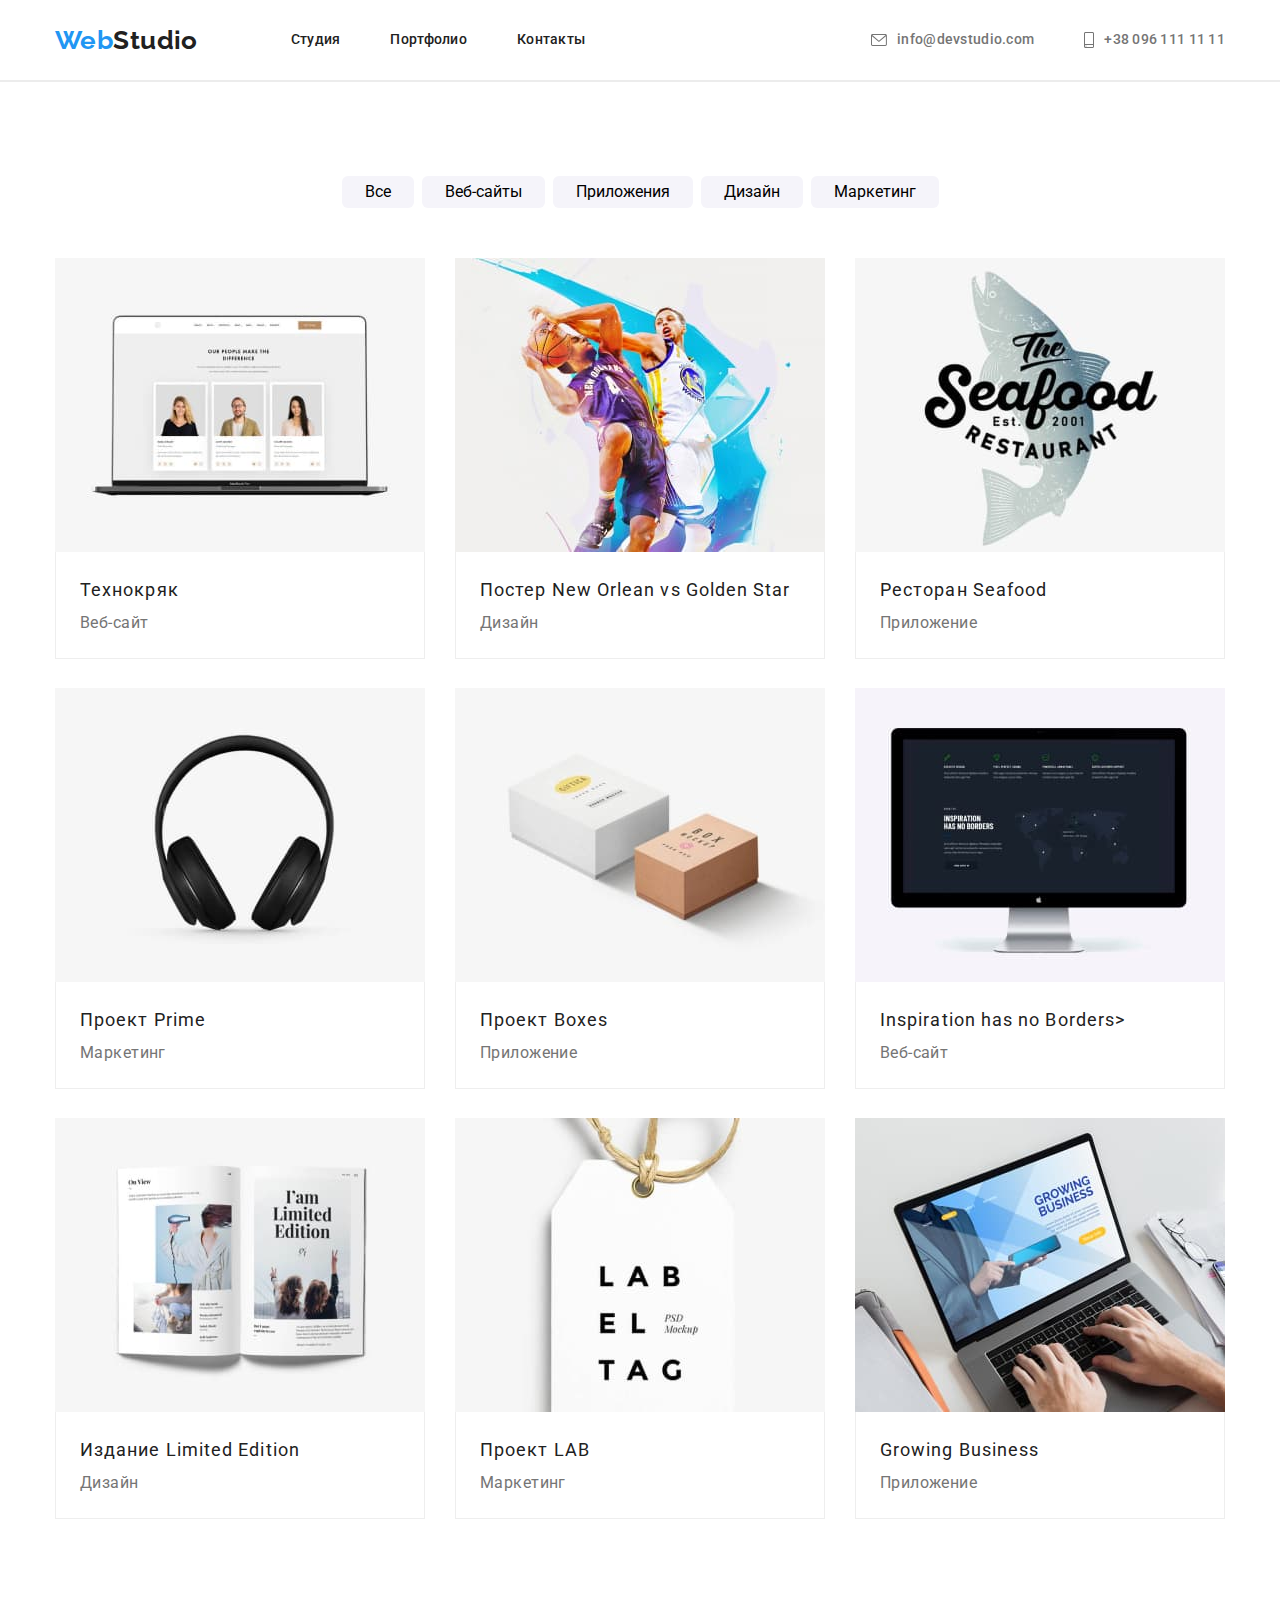
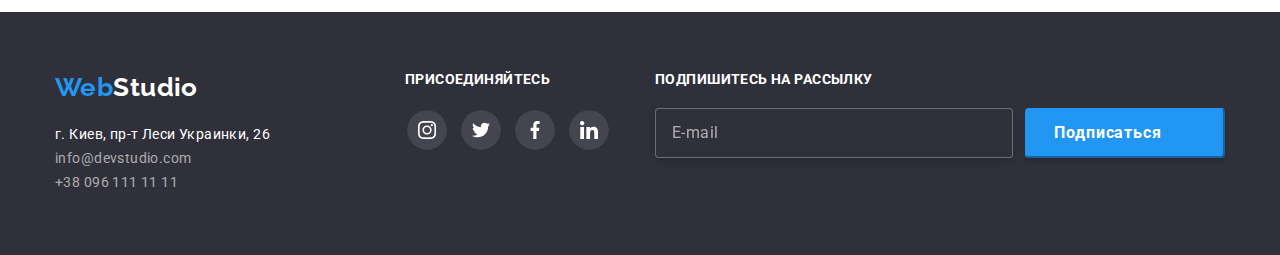
==== portfolio.html @ e60479ee "на проверку" ====
<!DOCTYPE html>
<html lang="ru">

<head>
  <meta charset="UTF-8">
  <meta http-equiv="X-UA-Compatible" content="IE=edge">
  <meta name="viewport" content="width=device-width, initial-scale=1.0">
    <title>WebStudio</title>
    <link href="https://fonts.googleapis.com/css2?family=Raleway:wght@700&family=Roboto:wght@400;500;700;900&display=swap"
    rel="stylesheet">
    <link rel="stylesheet" href="https://cdnjs.cloudflare.com/ajax/libs/modern-normalize/1.1.0/modern-normalize.min.css">
  <!-- <link rel="stylesheet" href="./css/portfoliostyle.css"> -->
  <link rel="stylesheet" href="./css/style.css">
</head>

<body>
  <!--Шапка сайта-->
  <header>
    <div class="container main-nav">
      <a href="" class="logo"> Web<span class="logo-studio">Studio</span></a>
      <nav>
  
        <ul class="site-nav list">
          <li class="nav-item"> <a href="./index.html" class="nav-link">Студия</a></li>
          <li class="nav-item"> <a href="./portfolio.html" class="nav-link">Портфолио</a></li>
          <li class="nav-item"> <a href="" class="nav-link">Контакты</a></li>
        </ul>
      </nav>
      <ul class="auth-nav list">
        <li class="auth-nav-item">
  
          <a href="mailto:info@devstudio.com" class="auth-nav-link">
            <svg class="auth-nav-icon" width="16px" height="12px">
              <use href="./images/svg/sprite.svg#icon-envelope"></use>
            </svg>
            info@devstudio.com
          </a>
        </li>
  
        <li class="auth-nav-item">
  
          <a href="Tel:+380961111111" class="auth-nav-link">
            <svg class="auth-nav-icon" width="10px" height="16px">
              <use href="./images/svg/sprite.svg#icon-smartphone"></use>
            </svg>
            +38 096 111 11 11
          </a>
        </li>
      </ul>
    </div>
  </header>

  <main>
    <!-- Секция Портфолио -->
    <section class="section portfolio">
      <div class="container">
        
          <ul class="portfolio list">
            <li class="portfolio-item"><button type="button" class="section-button">Все</button></li>
            <li class="portfolio-item"><button type="button" class="section-button">Веб-сайты</button></li>
            <li class="portfolio-item"><button type="button" class="section-button">Приложения</button></li>
            <li class="portfolio-item"><button type="button" class="section-button">Дизайн</button></li>
            <li class="portfolio-item"><button type="button" class="section-button">Маркетинг</button></li>
          </ul>
        
        
          <ul class="cards list">
            <li class="card">
                <a href="#" class="portfolio-card">
                  <div class="portfolio-thumb">
                    <img src="./images/технокряк.jpg" alt="Веб-майт Тенокряк" width="370">
                        <div class="portfolio-overlay">
                          <p class="card-opacity">Технокряк это современная площадка распространения коронавируса. Компании
                            используют эту платформу для цифрового
                            шпионажа и атак на защищённые сервера конкурентов.</p>
                        </div>
                  </div>
                        <div class="card-description">
                          <h2 class="section-title-portfolio">Технокряк</h2>
                          <p class="section-text">Веб-сайт</p>
                        </div>
                  
                </a>
            </li>

            <li class="card">
              <a href="" class="portfolio-card">
                <div class="portfolio-thumb">
                  <img src="./images/Постер.jpg" alt="дизайн постера New Orlean vs Golden Star" width="370">
                  <div class="portfolio-overlay">
                    <p class="card-opacity">Технокряк это современная площадка распространения коронавируса. Компании
                      используют эту платформу для цифрового
                      шпионажа и атак на защищённые сервера конкурентов.</p>
                  </div>
                </div>
                  <div class="card-description">
                      <h2 class="section-title-portfolio">Постер New Orlean vs Golden Star</h2>
                      <p class="section-text">Дизайн</p>
                  </div>
                
              </a>
            </li>

            <li class="card">
              <a href="" class="portfolio-card">
                <div class="portfolio-thumb">
                  <img src="./images/РесторанSeafood.jpg" alt="логотип ресторана Seafood" width="370">
                  <div class="portfolio-overlay">
                    <p class="card-opacity">Технокряк это современная площадка распространения коронавируса. Компании
                      используют эту платформу для цифрового
                      шпионажа и атак на защищённые сервера конкурентов.</p>
                  </div>
                </div>
                  <div class="card-description">
                    <h2 class="section-title-portfolio">Ресторан Seafood</h2>
                    <p class="section-text">Приложение</p>
                  </div>
                
              </a>
            </li>

            <li class="card">
              <a href="" class="portfolio-card">
                <div class="portfolio-thumb">
                  <img src="./images/ПроектPrime.jpg" alt="наушники" width="370">
                  <div class="portfolio-overlay">
                    <p class="card-opacity">Технокряк это современная площадка распространения коронавируса. Компании
                      используют эту платформу для цифрового
                      шпионажа и атак на защищённые сервера конкурентов.</p>
                  </div>
                </div>
                  <div class="card-description">
                    <h2 class="section-title-portfolio">Проект Prime</h2>
                    <p class="section-text">Маркетинг</p>
                  </div>
                
              </a>
            </li>

            <li class="card">
              <a href="" class="portfolio-card">
                <div class="portfolio-thumb">
                  <img src="./images/ПроектBoxes.jpg" alt="2 коробки" width="370">
                  <div class="portfolio-overlay">
                    <p class="card-opacity">Технокряк это современная площадка распространения коронавируса. Компании
                      используют эту платформу для цифрового
                      шпионажа и атак на защищённые сервера конкурентов.</p>
                  </div>
                </div>
                  <div class="card-description">
                    <h2 class="section-title-portfolio">Проект Boxes</h2>
                    <p class="section-text">Приложение</p>
                  </div>
                
              </a>
            </li>

            <li class="card">
              <a href="" class="portfolio-card">
                <div class="portfolio-thumb">
                  <img src="./images/Inspiration.jpg" alt="монитор" width="370">
                  <div class="portfolio-overlay">
                    <p class="card-opacity">Технокряк это современная площадка распространения коронавируса. Компании
                      используют эту платформу для цифрового
                      шпионажа и атак на защищённые сервера конкурентов.</p>
                  </div>
                </div>
                  <div class="card-description">
                    <h2 class="section-title-portfolio">Inspiration has no Borders></h2>
                    <p class="section-text"> Веб-сайт</p>
                  </div>
                
              </a>
            </li>

            <li class="card">
              <a href="" class="portfolio-card">
                <div class="portfolio-thumb">
                  <img src="./images/Издание.jpg" alt="журнал" width="370">
                  <div class="portfolio-overlay">
                    <p class="card-opacity">Технокряк это современная площадка распространения коронавируса. Компании
                      используют эту платформу для цифрового
                      шпионажа и атак на защищённые сервера конкурентов.</p>
                  </div>
                </div>
                  <div class="card-description">
                    <h2 class="section-title-portfolio">Издание Limited Edition</h2>
                    <p class="section-text"> Дизайн </p>
                  </div>
                
              </a>
            </li>

            <li class="card">
              <a href="" class="portfolio-card">
                <div class="portfolio-thumb">
                  <img src="./images/ПроектLAB.jpg" alt="лейба" width="370">
                  <div class="portfolio-overlay">
                    <p class="card-opacity">Технокряк это современная площадка распространения коронавируса. Компании
                      используют эту платформу для цифрового
                      шпионажа и атак на защищённые сервера конкурентов.</p>
                  </div>
                </div>
                  <div class="card-description">
                    <h2 class="section-title-portfolio">Проект LAB</h2>
                    <p class="section-text">Маркетинг</p>
                  </div>
                
              </a>
            </li>

            <li class="card">
              <a href="" class="portfolio-card">
                <div class="portfolio-thumb">
                  <img src="./images/GrowingBusiness.jpg" alt="ноктбук" width="370">
                  <div class="portfolio-overlay">
                    <p class="card-opacity">Технокряк это современная площадка распространения коронавируса. Компании
                      используют эту платформу для цифрового
                      шпионажа и атак на защищённые сервера конкурентов.</p>
                  </div>
                </div>
                  <div class="card-description">
                    <h2 class="section-title-portfolio">Growing Business</h2>
                    <p class="section-text">Приложение</p>
                  </div>
                
              </a>
            </li>
          </ul>
        
      </div>
    </section>
  </main>
  
  <footer>
    <section class="section contacts">
      <div class="container contacts">
        <div>
          <a href="" class="logo"> Web <span class="logo-studio">Studio</span></a>
          <address class="address">
            <p class="address-item">г. Киев, пр-т Леси Украинки, 26 </p>
            <a href="mailto:info@devstudio.com" class=" contacts-link">info@devstudio.com</a>
            <a href="Tel:+380961111111" class="contacts-link">+38 096 111 11 11</a>
          </address>
        </div>
  
        <div class="join-box">
          <p class="join"> Присоединяйтесь </p>
  
          <ul class="join-item">
  
            <li class="join-fon">
              <a href="" class="join-link">
                <svg class="join-icon">
                  <use href="./images/svg/sprite.svg#icon-instagram"></use>
                </svg>
              </a>
            </li>
  
            <li class="join-fon">
              <a href="" class="join-link">
                <svg class="join-icon">
                  <use href="./images/svg/sprite.svg#icon-twitter"></use>
                </svg>
              </a>
            </li>
  
            <li class="join-fon">
              <a href="" class="join-link">
                <svg class="join-icon">
                  <use href="./images/svg/sprite.svg#icon-facebook"></use>
                </svg>
              </a>
            </li>
  
            <li class="join-fon">
              <a href="" class="join-link">
                <svg class="join-icon">
                  <use href="./images/svg/sprite.svg#icon-linkedin"></use>
                </svg>
              </a>
            </li>
  
          </ul>
        </div>
  
        <div class="footer-subscribe">
          <p class="subscribe-text">Подпишитесь на рассылку</p>
          <form class="subscribe">
            <label class="subscribe-label">
              <input type="Email" class="subscribe-input" name="Email" placeholder="E-mail ">
            </label>
            <button type="submit" class="subscribe-btn">Подписаться</button>
          </form>
        </div>
  
  
  
  
  
  
      </div>
    </section>
  </footer>
</body>

</html>
---- css/style.css ----
:root {
  --primary-text-color: #757575;
  --title-text-color: #212121;
  --accent-color: #2196f3;
  --primary-white-color: #ffffff;
}

body {
  background-color: var(--primary-white-color);
  color: var(--primary-text-color);

  font-family: Roboto, sans-serif;
  letter-spacing: 0.03em;
  font-size: 14px;
  line-height: 1.71;
}

a {
  text-decoration: none;
}

h1,
h2,
h3,
h4,
p {
  margin: 0;
}

img {
  width: 100%;
  display: block;
  height: auto;
}
ul {
  list-style: none;
  padding: 0;
  margin: 0;
}

.container {
  width: 1200px;
  padding-left: 15px;
  padding-right: 15px;
  margin: 0 auto;
}

.section {
  padding-bottom: 94px;
  padding-top: 94px;
}

/* Шапка сайта */

header {
  border-bottom: 2px solid #ececec;
}

.logo {
  display: block;
  margin-right: 93px;

  color: var(--accent-color);

  font-family: Raleway;
  font-weight: 700;
  font-size: 26px;
  line-height: 1.19;
}

.logo .logo-studio {
  color: var(--title-text-color);
}

.logo,
.logo-studio {
  display: flex;
}

/* ---------навигация---------- */

.main-nav {
  display: flex;
  align-items: center;
  justify-content: space-between;
}

.site-nav {
  display: flex;
}

.nav-item + .nav-item {
  margin-left: 50px;
}

.nav-link {
  position: relative;
  display: block;
  padding-top: 32px;
  padding-bottom: 32px;

  color: var(--title-text-color);

  font-weight: 500;
  letter-spacing: 0.02em;
  line-height: 1.14;
  transition: color 250ms cubic-bezier(0.4, 0, 0.2, 1);
}

.nav-link:hover,
.nav-link:focus {
  color: var(--accent-color);
}

.nav-link::after {
  position: absolute;
  left: 0;
  bottom: 0;
  content: '';
  display: inline-block;
  width: 100%;
  height: 5px;
  background-color: var(--accent-color);

  border-radius: 2px;

  transform: scale(0);
  transition: transform 250ms cubic-bezier(0.4, 0, 0.2, 1);
}

.nav-link:hover::after,
.nav-link:focus::after {
  transform: scale(1);
}

.auth-nav-item + .auth-nav-item {
  margin-left: 50px;
}

.auth-nav {
  display: flex;
  margin-left: auto;
}

.auth-nav-link {
  display: flex;
  align-items: center;
  padding-top: 32px;
  padding-bottom: 32px;

  color: var(--primary-text-color);

  font-weight: 500;
  letter-spacing: 0.02em;
  line-height: 1.14;

  transition: color 250ms cubic-bezier(0.4, 0, 0.2, 1);
}

.auth-nav-link:hover,
.auth-nav-link:focus {
  color: var(--accent-color);
}

.auth-nav-item {
  display: flex;
  align-items: center;
}

.auth-nav-icon {
  margin-right: 10px;
  fill: currentColor;
  transition: fill 250ms cubic-bezier(0.4, 0, 0.2, 1);
  display: inline-block;
}

.auth-nav-icon:hover,
.auth-nav-icon:focus {
  fill: var(--accent-color);
}

/* Герой */

.hero {
  display: block;
  margin: 0 auto;

  background-color: #2f303a;
  height: 600px;

  text-align: center;
  max-width: 1600px;
  background-image: linear-gradient(to right, rgba(47, 48, 58, 0.4), rgba(47, 48, 58, 0.4)),
    url(../images/hero.jpg);
  background-repeat: no-repeat;
  background-size: cover;
}

.hero-title {
  display: inline-block;
  margin-top: 200px;
  margin-bottom: 30px;
  margin-left: auto;
  margin-right: auto;

  color: var(--primary-white-color);

  width: 696px;
  font-weight: 900;
  letter-spacing: 0.06em;
  font-size: 44px;
  line-height: 1.36;
  text-transform: uppercase;
}

.button {
  display: block;
  min-width: 200px;
  height: 50px;
  padding: 10px 32px;
  margin: 0 auto;

  background-color: var(--accent-color);
  color: var(--primary-white-color);
  font-family: inherit;
  cursor: pointer;
  border: 1px solid transparent;
  border-radius: 6px;
}

.hero .text {
  color: var(--primary-white-color);

  font-weight: 700;
  letter-spacing: 0.06em;
  font-size: 16px;
  line-height: 1.87px;
}

.section-title.advantages {
  visibility: hidden;
  display: none;
}

.backdrop.is-hidden {
  opacity: 0;
  pointer-events: none;
}

.backdrop {
  position: fixed;
  top: 0;
  left: 0;
  opacity: 1;
  transition: opacity 250ms cubic-bezier(0.4, 0, 0.2, 1);

  width: 100%;
  height: 100%;
  background-color: rgba(0, 0, 0, 0.2);
}

.backdrop.is-hidden .modal {
  transform: translate(-50%, -50%), scale(0.9);
}

.modal {
  position: absolute;
  left: 50%;
  top: 50%;
  box-sizing: border-box;

  width: 528px;
  height: 581px;

  padding: 40px;

  background-color: #ffffff;
  border-radius: 4px;
  box-shadow: 0px 1px 3px rgba(0, 0, 0, 0.12), 0px 1px 1px rgba(0, 0, 0, 0.14),
    0px 2px 1px rgba(0, 0, 0, 0.2);

  transform: translate(-50%, -50%) scale(1);
  transition: transform 250ms cubic-bezier(0.4, 0, 0.2, 1);
}

.modal-btn {
  position: absolute;
  width: 30px;
  height: 30px;

  border: 1px solid rgba(0, 0, 0, 0.1);
  border-radius: 50%;

  display: flex;
  justify-content: center;
  align-items: center;
  top: 8px;
  right: 8px;
  cursor: pointer;
}

.modal-close {
  width: 18px;
  height: 18px;
  transition: fill 250ms cubic-bezier(0.4, 0, 0.2, 1);
}

.modal-btn:hover .modal-close,
.modal-btn:focus .modal-close {
  fill: var(--accent-color);
}

.modal-title {
  font-weight: 700;
  font-size: 20px;
  line-height: 1.15;

  color: #212121;
  margin-bottom: 12px;
}

.form {
  display: block;
  width: 448px;
  height: 342px;
  box-sizing: border-box;
  padding-top: 18px;
  margin-bottom: 20px;
}

.form-label {
  position: absolute;
  top: 20px;
  left: 42px;
  transform: translateY(-50%);
  transition: transform 250ms cubic-bezier(0.4, 0, 0.2, 1), color 250ms cubic-bezier(0.4, 0, 0.2, 1);

  letter-spacing: 0.01em;
  font-size: 12px;
  line-height: 1.17;
  color: #212121;
}

.form-field {
  display: block;
  position: relative;
  margin-bottom: 28px;
}

.form-field:nth-child(4) {
  margin-bottom: 0px;
}

.form-input {
  padding: 0;
  box-sizing: border-box;
  padding-left: 42px;
  transition: border 250ms cubic-bezier(0.4, 0, 0.2, 1);
}

.form-input:focus,
.form-input:hover,
.form-textarea:focus,
.form-textarea:hover {
  border: 1px solid var(--accent-color);
  outline: none;
}

.form-field input {
  width: 448px;
  height: 40px;
  border: 1px solid rgba(33, 33, 33, 0.2);
  border-radius: 4px;
  cursor: pointer;
}

.form-input:focus + .form-label,
.form-input:not(:placeholder-shown) + .form-label {
  transform: translateY(-40px);
  left: 0px;
  color: #757575;
}

.mobile-icon {
  position: absolute;

  display: inline-block;
  width: 18px;
  height: 18px;
  top: 11px;
  left: 12px;
  transition: fill 250ms cubic-bezier(0.4, 0, 0.2, 1);
}
.form-field:focus-within > .mobile-icon {
  fill: var(--accent-color);
}

.mobile-svg {
  color: #212121;
  width: 18px;
  height: 18px;
}

.form-field textarea {
  width: 448px;
  height: 120px;
  border: 1px solid rgba(33, 33, 33, 0.2);
  border-radius: 4px;
  cursor: pointer;
  resize: none;
  box-sizing: border-box;
  padding: 12px 16px;
}

.form-field textarea + .form-label {
  left: 0px;
  top: -10px;
  color: #757575;
}

.form-field textarea {
  transition: border 250ms cubic-bezier(0.4, 0, 0.2, 1);
}
.form-field textarea::placeholder {
  line-height: 1.14;
  letter-spacing: 0.01em;
  color: rgba(117, 117, 117, 0.5);
}

.checkbox {
  position: absolute;
  width: 1px;
  height: 1px;
  margin: -1px;
  border: 0;
  padding: 0;
  clip: rect(0 0 0 0);
  overflow: hidden;
}
.form-field-checkbox {
  display: flex;
  align-items: center;
  margin-bottom: 30px;
}

.checkbox-icon {
  display: inline-block;
  width: 16px;
  height: 15px;
  border: 2px solid #212121;
  border-radius: 4px;
  margin-right: 10px;
  transition: background-color 250ms cubic-bezier(0.4, 0, 0.2, 1),
    border-color 250ms cubic-bezier(0.4, 0, 0.2, 1);
}

.checkbox:checked + .checkbox-icon {
  background-color: var(--accent-color);
  background-image: url(../images/svg/modal.svg);
  background-size: contain;
  background-origin: border-box;
  border-color: var(--accent-color);
}

.agreement {
  color: var(--accent-color);
  text-decoration: underline;
}

.submit {
  width: 200px;
  height: 50px;
  background-color: var(--accent-color);
  color: #ffffff;
  box-shadow: 0px 4px 4px rgba(0, 0, 0, 0.15);
  border-radius: 4px;
  border-color: var(--accent-color);
}

/*  Секция Преимущества */

.section.advantages {
  padding-bottom: 0;
}

.section-title {
  margin-top: 0px;
  margin-bottom: 50px;

  color: var(--title-text-color);

  font-weight: 700;
  font-size: 36px;
  line-height: 1.17;
  text-align: center;
}

.advantages.list {
  display: flex;
}

.advantages-title {
  margin-bottom: 10px;
  text-transform: uppercase;
  color: var(--title-text-color);
}

.advantages-item:not(:last-child) {
  margin-right: 30px;
}

.advantages-thumb {
  display: flex;
  justify-content: center;
  margin-bottom: 30px;
  padding: 25px 0;

  background-color: #f5f4fa;
}

.advantages-icon {
  width: 70px;
  height: 70px;
}

/*------ Чем мы занимаемся ------*/

.works.list {
  display: flex;
}

.works-item {
  position: relative;
  margin-right: 30px;
  overflow: hidden;
}

.works-item:nth-child(3) {
  margin-right: 0px;
}

.works-description {
  font-weight: 700;
  line-height: 1.14;
  text-align: center;
  letter-spacing: 0.03em;
  text-transform: uppercase;
  align-items: center;

  color: #ffffff;
}

.works-overlay {
  position: absolute;
  bottom: 0;
  left: 0;

  box-sizing: border-box;

  display: block;
  width: 370px;
  height: 70px;
  background-color: rgba(47, 48, 58, 0.8);
  padding-top: 27px;
}

/*------ Наша команда ------*/

.section.command {
  background-color: #f5f4fa;
}

.command-title {
  margin-bottom: 10px;

  color: var(--title-text-color);

  font-weight: 500;
  font-size: 16px;
  line-height: 1.19;
}

.command-description {
  padding: 30px 0;
}

.command-text {
  display: inline-block;

  color: var(--primary-text-color);

  font-size: 16px;
  line-height: 1.19;
  margin-bottom: 16px;
}

.command.list {
  display: flex;
}

.command.list .item {
  margin-right: 30px;

  box-shadow: 0px 2px 1px -1px rgba(0, 0, 0, 0.2), 0px 1px 1px 0px rgba(0, 0, 0, 0.14),
    0px 1px 3px 0px rgba(0, 0, 0, 0.12);

  border-bottom-right-radius: 5px;
  border-bottom-left-radius: 5px;

  background-color: var(--primary-white-color);

  text-align: center;
}

.command.list .item:nth-child(4) {
  margin-right: 0;
}

.command-actions {
  display: flex;
  justify-content: center;
  margin-left: auto;
}

.command-link .link-icon {
  width: 20px;
  height: 20px;
  fill: currentColor;
}

.command-link {
  display: flex;
  align-items: center;
  justify-content: center;
  width: 44px;
  height: 44px;
  color: #afb1b8;
  border-radius: 50%;

  transition: color 250ms cubic-bezier(0.4, 0, 0.2, 1),
    background-color 250ms cubic-bezier(0.4, 0, 0.2, 1);
}

.command-link:hover,
.command-link:focus {
  background-color: var(--accent-color);
  color: #ffffff;
}

/* ------ Постоянные клиенты ------*/

.section-logo {
  display: flex;
  justify-content: space-between;
}

.section-logo .section-logo:not(:last-child) {
  margin-right: 30px;
}

.clients-item {
  padding: 16px 32px;
  color: #afb1b8;
  border: 1px solid #afb1b8;
  border-radius: 3px;
  display: flex;
  transform: scale(0.8);
  transition: transform 250ms cubic-bezier(0.4, 0, 0.2, 1), color 250ms cubic-bezier(0.4, 0, 0.2, 1),
    border 250ms cubic-bezier(0.4, 0, 0.2, 1);
}

.clients-item:hover,
.clients-item:focus {
  border: 1px solid var(--accent-color);
  color: var(--accent-color);
  transform: scale(1);
}

.clients-icon {
  width: 106px;
  height: 60px;
  fill: currentColor;
  justify-content: center;
}

/*------ Футер------ */

.section.contacts {
  background-color: #2f303a;
  padding-top: 60px;
  padding-bottom: 60px;
}

.section.contacts .address {
  display: flex;
  margin-top: 20px;

  flex-direction: column;
  font-style: normal;
}

.container.contacts {
  display: flex;
  justify-content: space-between;
}

.address-item,
.contacts .logo-studio {
  color: var(--primary-white-color);
}

.contacts-link {
  color: rgba(255, 255, 255, 0.6);
  transition: color 250ms cubic-bezier(0.4, 0, 0.2, 1);
}

.contacts-link:hover,
.contacts-link:focus {
  color: var(--accent-color);
}

.join {
  line-height: 1.14;
  font-weight: 700;
  text-transform: uppercase;
  color: var(--primary-white-color);
  margin-bottom: 20px;
}

.join-box {
  margin-left: 70px;
  width: 206px;
}

.join-item {
  display: flex;
  justify-content: space-between;
}

.join-icon {
  fill: var(--primary-white-color);
  width: 20px;
  height: 20px;
}

.join-link {
  display: flex;
  align-items: center;
  justify-content: center;
  width: 44px;
  height: 44px;
  border-radius: 50%;

  background-color: rgba(255, 255, 255, 0.1);

  transform: scale(0.9);
  transition: transform 250ms cubic-bezier(0.4, 0, 0.2, 1),
    background-color 250ms cubic-bezier(0.4, 0, 0.2, 1);
}

.join-link:hover,
.join-link:focus {
  background-color: var(--accent-color);
  transform: scale(1.1);
}

.subscribe-text {
  line-height: 1.14;
  font-weight: 700;
  text-transform: uppercase;
  color: var(--primary-white-color);
  margin-bottom: 20px;
}

.subscribe-input {
  width: 358px;
  height: 50px;

  border: 1px solid rgba(255, 255, 255, 0.3);
  box-sizing: border-box;
  filter: drop-shadow(0px 4px 4px rgba(0, 0, 0, 0.15));
  border-radius: 4px;
  background-color: #2f303a;
  padding-left: 16px;
  margin-right: 12px;
  transition: border 250ms cubic-bezier(0.4, 0, 0.2, 1);
}

.subscribe-input::placeholder {
  font-size: 16px;
  line-height: 1.25;

  display: flex;
  align-items: center;
  letter-spacing: 0.03em;

  color: rgba(255, 255, 255, 0.6);
}

.subscribe-input:hover,
.subscribe-input:focus {
  border: 1px solid var(--accent-color);
  outline: none;
}

.subscribe-btn {
  width: 200px;
  height: 50px;

  background: var(--accent-color);
  border-color: var(--accent-color);
  box-shadow: 0px 4px 4px rgba(0, 0, 0, 0.15);
  border-radius: 4px;
  color: #ffffff;

  font-weight: 700;
  font-size: 16px;
  line-height: 1.87;

  display: flex;
  align-items: center;
  justify-content: center;
  letter-spacing: 0.06em;
}

.subscribe {
  display: flex;
}

.subscribe-btn::after {
  content: '';
  width: 24px;
  height: 24px;
  background-image: url(../images/svg/icon\send\\(1\).svg);
  margin-left: 10px;
}

/* ------Секция Портфолио------ */

.section {
  padding-top: 94px;
  padding-bottom: 94px;
}

.portfolio.list {
  display: flex;
  justify-content: center;
  margin-bottom: 50px;
}

.portfolio-item {
  color: var(--title-text-color);

  font-weight: 500;
  font-size: 16px;
  line-height: 1.62;
  text-align: center;
}

.section-button {
  padding: 6px 22px;
  border: 1px solid transparent;
  border-radius: 6px;
  background-color: #f5f4fa;
  cursor: pointer;
  transform: scale(1);
  transition: transform 250ms cubic-bezier(0.4, 0, 0.2, 1), color 250ms cubic-bezier(0.4, 0, 0.2, 1),
    background-color 250ms cubic-bezier(0.4, 0, 0.2, 1),
    box-shadow 250ms cubic-bezier(0.4, 0, 0.2, 1);
}

.section-button:hover,
.section-button:focus {
  background-color: var(--accent-color);
  color: var(--primary-white-color);
  box-shadow: 0px 4px 4px rgba(0, 0, 0, 0.25);

  transform: scale(1.1);
}

.portfolio-item + .portfolio-item {
  margin-left: 8px;
}

.cards.list {
  display: flex;
  flex-wrap: wrap;
}

.portfolio-card {
  display: block;
  transition: box-shadow 250ms cubic-bezier(0.4, 0, 0.2, 1);
}

.portfolio-card:hover,
.portfolio-card:focus {
  box-shadow: 0px 4px 4px rgba(0, 0, 0, 0.25);
}

.section-title-portfolio {
  color: var(--title-text-color);

  font-weight: 400;
  letter-spacing: 0.06em;
  font-size: 18px;
  line-height: 2;
}

.section-text {
  color: var(--primary-text-color);

  font-size: 16px;
  line-height: 1.87;
}

.cards.list .card {
  flex-basis: calc((100% - 90px) / 3);
  margin-left: 30px;
  margin-top: 30px;
  height: 400px;
}

.cards.list {
  margin-left: calc(-1 * 30px);
  margin-top: calc(-1 * 30px);
}

.card-description {
  padding: 20px 24px;
  border-bottom: 1px solid #eeeeee;
  border-left: 1px solid #eeeeee;
  border-right: 1px solid #eeeeee;
}

.portfolio-thumb {
  position: relative;
  overflow: hidden;
}

.portfolio-overlay {
  position: absolute;
  width: 100%;
  height: 100%;

  background-color: rgba(33, 150, 243, 0.9);

  transform: translateY(0%);
  transition: transform 250ms cubic-bezier(0.4, 0, 0.2, 1);
}

.portfolio-card:hover .portfolio-overlay,
.portfolio-card:focus .portfolio-overlay {
  transform: translateY(-100%);
}

.card-opacity {
  display: flex;
  position: absolute;
  top: 0;
  left: 0;

  padding: 63px 24px;

  color: #fff;

  font-family: Roboto;
  font-size: 18px;
  line-height: 1.56;
  letter-spacing: 0.03em;
}
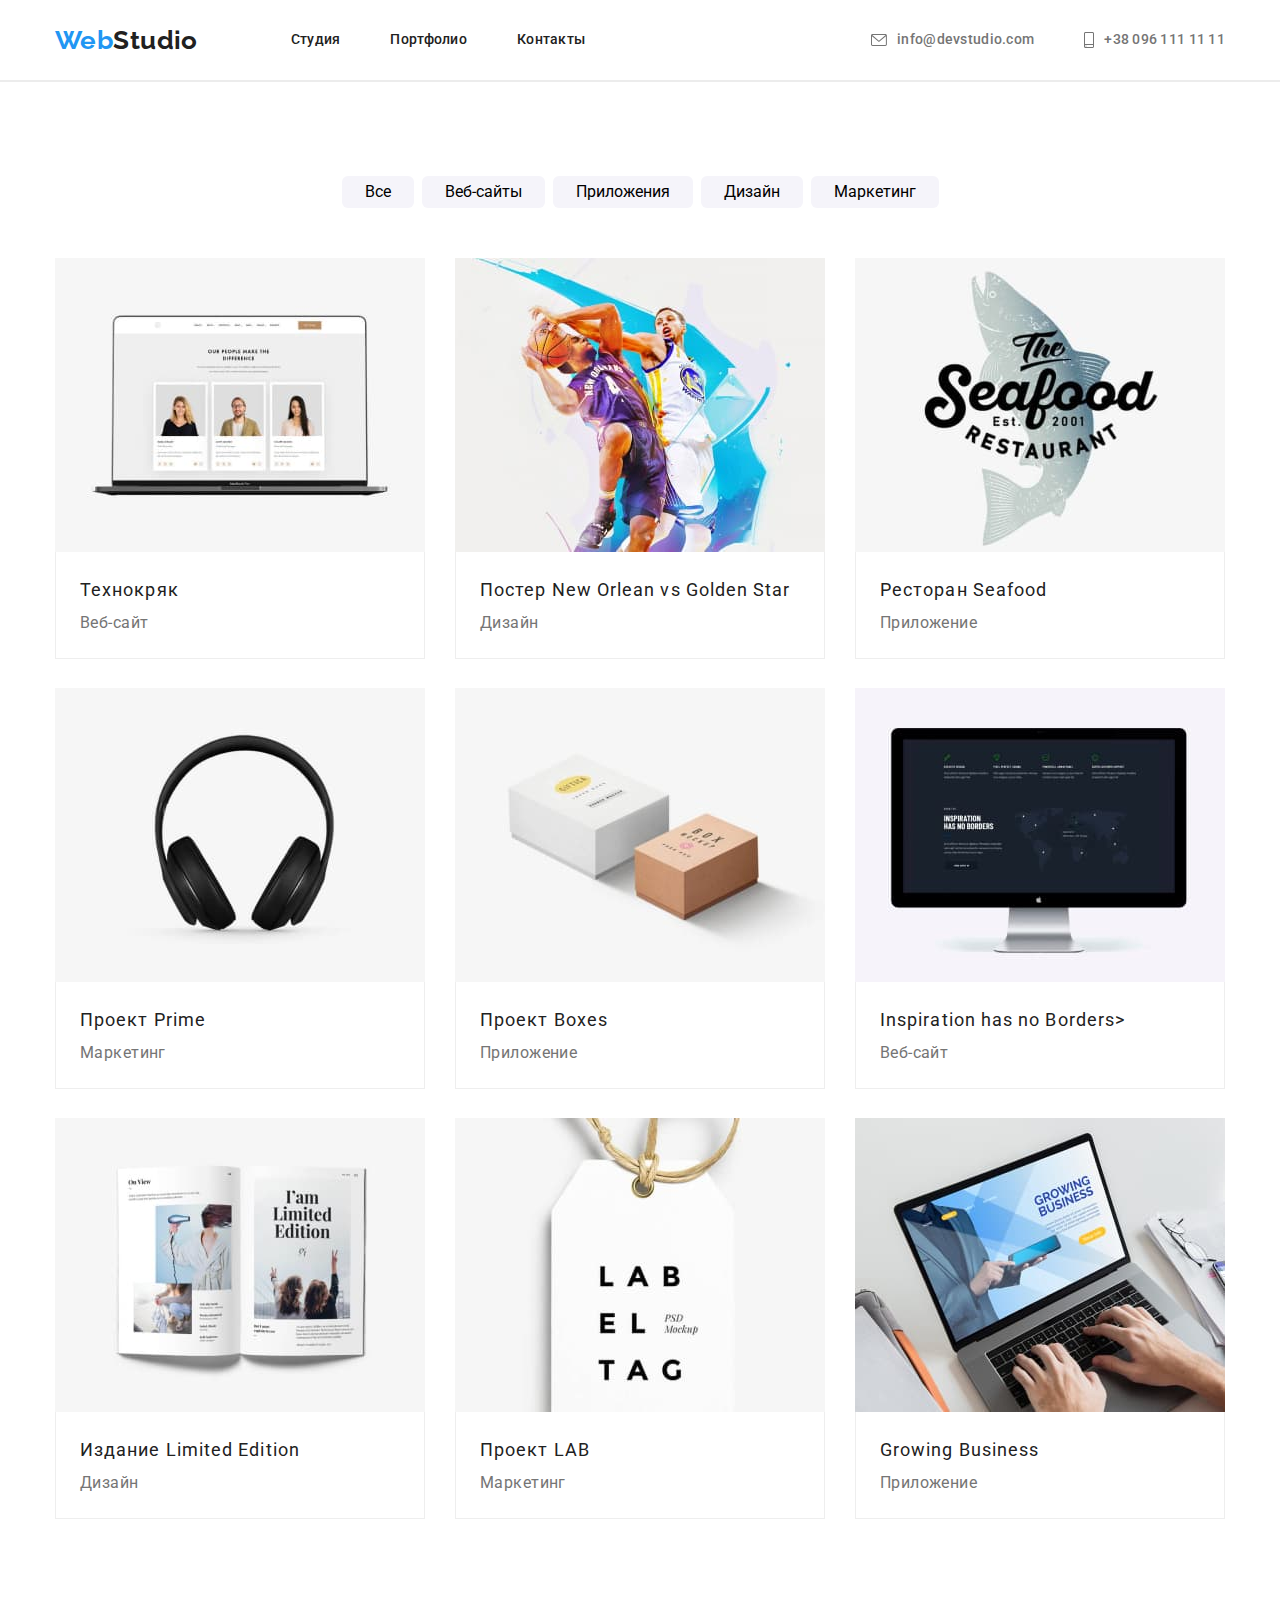
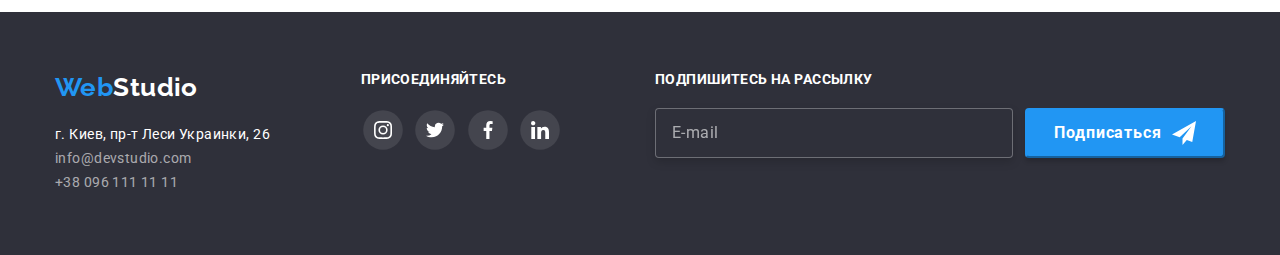
==== commit faab92f8: "корректировки дз" ====
--- a/portfolio.html
+++ b/portfolio.html
@@ -232,75 +232,80 @@
     </section>
   </main>
   
-  <footer>
-    <section class="section contacts">
-      <div class="container contacts">
-        <div>
-          <a href="" class="logo"> Web <span class="logo-studio">Studio</span></a>
-          <address class="address">
-            <p class="address-item">г. Киев, пр-т Леси Украинки, 26 </p>
-            <a href="mailto:info@devstudio.com" class=" contacts-link">info@devstudio.com</a>
-            <a href="Tel:+380961111111" class="contacts-link">+38 096 111 11 11</a>
-          </address>
-        </div>
-  
-        <div class="join-box">
-          <p class="join"> Присоединяйтесь </p>
-  
-          <ul class="join-item">
-  
-            <li class="join-fon">
-              <a href="" class="join-link">
-                <svg class="join-icon">
-                  <use href="./images/svg/sprite.svg#icon-instagram"></use>
-                </svg>
-              </a>
-            </li>
-  
-            <li class="join-fon">
-              <a href="" class="join-link">
-                <svg class="join-icon">
-                  <use href="./images/svg/sprite.svg#icon-twitter"></use>
-                </svg>
-              </a>
-            </li>
-  
-            <li class="join-fon">
-              <a href="" class="join-link">
-                <svg class="join-icon">
-                  <use href="./images/svg/sprite.svg#icon-facebook"></use>
-                </svg>
-              </a>
-            </li>
-  
-            <li class="join-fon">
-              <a href="" class="join-link">
-                <svg class="join-icon">
-                  <use href="./images/svg/sprite.svg#icon-linkedin"></use>
-                </svg>
-              </a>
-            </li>
-  
-          </ul>
-        </div>
-  
-        <div class="footer-subscribe">
-          <p class="subscribe-text">Подпишитесь на рассылку</p>
-          <form class="subscribe">
-            <label class="subscribe-label">
-              <input type="Email" class="subscribe-input" name="Email" placeholder="E-mail ">
-            </label>
-            <button type="submit" class="subscribe-btn">Подписаться</button>
-          </form>
-        </div>
-  
-  
-  
-  
-  
-  
+  <footer class="page-footer">
+  
+    <div class="container contacts">
+      <div>
+        <a href="" class="logo"> Web <span class="logo-studio">Studio</span></a>
+        <address class="footer-address">
+          <p class="address-item">г. Киев, пр-т Леси Украинки, 26 </p>
+          <a href="mailto:info@devstudio.com" class=" contacts-link">info@devstudio.com</a>
+          <a href="Tel:+380961111111" class="contacts-link">+38 096 111 11 11</a>
+        </address>
       </div>
-    </section>
+  
+      <div class="join-box">
+        <p class="join"> Присоединяйтесь </p>
+  
+        <ul class="join-item">
+  
+          <li class="join-fon">
+            <a href="" class="join-link">
+              <svg class="join-icon">
+                <use href="./images/svg/sprite.svg#icon-instagram"></use>
+              </svg>
+            </a>
+          </li>
+  
+          <li class="join-fon">
+            <a href="" class="join-link">
+              <svg class="join-icon">
+                <use href="./images/svg/sprite.svg#icon-twitter"></use>
+              </svg>
+            </a>
+          </li>
+  
+          <li class="join-fon">
+            <a href="" class="join-link">
+              <svg class="join-icon">
+                <use href="./images/svg/sprite.svg#icon-facebook"></use>
+              </svg>
+            </a>
+          </li>
+  
+          <li class="join-fon">
+            <a href="" class="join-link">
+              <svg class="join-icon">
+                <use href="./images/svg/sprite.svg#icon-linkedin"></use>
+              </svg>
+            </a>
+          </li>
+  
+        </ul>
+      </div>
+  
+      <div class="footer-subscribe">
+        <p class="subscribe-text">Подпишитесь на рассылку</p>
+        <form class="subscribe">
+          <label class="subscribe-label">
+            <input type="Email" class="subscribe-input" name="Email" placeholder="E-mail ">
+          </label>
+          <button type="submit" class="subscribe-btn">
+            Подписаться
+            <svg class="subscribe-svg">
+              <use href='./images/svg/sprite.svg#icon-icon-send'></use>
+            </svg>
+          </button>
+        </form>
+      </div>
+  
+  
+  
+  
+  
+  
+    </div>
+  
   </footer>
 </body>
 
--- a/css/style.css
+++ b/css/style.css
@@ -215,6 +215,7 @@
 
 .button {
   display: block;
+  font-weight: 700;
   min-width: 200px;
   height: 50px;
   padding: 10px 32px;
@@ -257,6 +258,8 @@
   width: 100%;
   height: 100%;
   background-color: rgba(0, 0, 0, 0.2);
+
+  z-index: 2;
 }
 
 .backdrop.is-hidden .modal {
@@ -267,7 +270,6 @@
   position: absolute;
   left: 50%;
   top: 50%;
-  box-sizing: border-box;
 
   width: 528px;
   height: 581px;
@@ -297,6 +299,7 @@
   top: 8px;
   right: 8px;
   cursor: pointer;
+  background-color: transparent;
 }
 
 .modal-close {
@@ -316,23 +319,14 @@
   line-height: 1.15;
 
   color: #212121;
-  margin-bottom: 12px;
-}
-
-.form {
-  display: block;
-  width: 448px;
-  height: 342px;
-  box-sizing: border-box;
-  padding-top: 18px;
-  margin-bottom: 20px;
+  margin-bottom: 30px;
 }
 
 .form-label {
   position: absolute;
   top: 20px;
   left: 42px;
-  transform: translateY(-50%);
+  transform: translate(0, -50%);
   transition: transform 250ms cubic-bezier(0.4, 0, 0.2, 1), color 250ms cubic-bezier(0.4, 0, 0.2, 1);
 
   letter-spacing: 0.01em;
@@ -340,6 +334,11 @@
   line-height: 1.17;
   color: #212121;
 }
+.form-input:focus + .form-label,
+.form-input:not(:placeholder-shown) + .form-label {
+  transform: translate(-40px, -40px);
+  color: #757575;
+}
 
 .form-field {
   display: block;
@@ -347,38 +346,31 @@
   margin-bottom: 28px;
 }
 
+.form-field:nth-child(3) {
+  margin-bottom: 10px;
+}
 .form-field:nth-child(4) {
-  margin-bottom: 0px;
+  margin-bottom: 20px;
 }
 
 .form-input {
   padding: 0;
-  box-sizing: border-box;
   padding-left: 42px;
   transition: border 250ms cubic-bezier(0.4, 0, 0.2, 1);
 }
 
 .form-input:focus,
-.form-input:hover,
-.form-textarea:focus,
-.form-textarea:hover {
+.form-textarea:focus {
   border: 1px solid var(--accent-color);
   outline: none;
 }
 
 .form-field input {
-  width: 448px;
+  width: 100%;
   height: 40px;
   border: 1px solid rgba(33, 33, 33, 0.2);
   border-radius: 4px;
   cursor: pointer;
-}
-
-.form-input:focus + .form-label,
-.form-input:not(:placeholder-shown) + .form-label {
-  transform: translateY(-40px);
-  left: 0px;
-  color: #757575;
 }
 
 .mobile-icon {
@@ -389,26 +381,30 @@
   height: 18px;
   top: 11px;
   left: 12px;
-  transition: fill 250ms cubic-bezier(0.4, 0, 0.2, 1);
-}
-.form-field:focus-within > .mobile-icon {
-  fill: var(--accent-color);
-}
-
-.mobile-svg {
+
   color: #212121;
   width: 18px;
   height: 18px;
-}
+
+  transition: fill 250ms cubic-bezier(0.4, 0, 0.2, 1);
+}
+.form-field:focus-within > .mobile-icon {
+  fill: var(--accent-color);
+}
+
+/* .mobile-svg {
+  color: #212121;
+  width: 18px;
+  height: 18px;
+} */
 
 .form-field textarea {
-  width: 448px;
+  width: 100%;
   height: 120px;
   border: 1px solid rgba(33, 33, 33, 0.2);
   border-radius: 4px;
   cursor: pointer;
   resize: none;
-  box-sizing: border-box;
   padding: 12px 16px;
 }
 
@@ -420,11 +416,15 @@
 
 .form-field textarea {
   transition: border 250ms cubic-bezier(0.4, 0, 0.2, 1);
+  vertical-align: top;
 }
 .form-field textarea::placeholder {
   line-height: 1.14;
   letter-spacing: 0.01em;
   color: rgba(117, 117, 117, 0.5);
+}
+.textaria-item {
+  display: flex;
 }
 
 .checkbox {
@@ -555,8 +555,6 @@
   bottom: 0;
   left: 0;
 
-  box-sizing: border-box;
-
   display: block;
   width: 370px;
   height: 70px;
@@ -685,13 +683,13 @@
 
 /*------ Футер------ */
 
-.section.contacts {
+.page-footer {
   background-color: #2f303a;
   padding-top: 60px;
   padding-bottom: 60px;
 }
 
-.section.contacts .address {
+.footer-address {
   display: flex;
   margin-top: 20px;
 
@@ -701,7 +699,6 @@
 
 .container.contacts {
   display: flex;
-  justify-content: space-between;
 }
 
 .address-item,
@@ -764,6 +761,9 @@
   transform: scale(1.1);
 }
 
+.footer-subscribe {
+  margin-left: 93px;
+}
 .subscribe-text {
   line-height: 1.14;
   font-weight: 700;
@@ -777,7 +777,6 @@
   height: 50px;
 
   border: 1px solid rgba(255, 255, 255, 0.3);
-  box-sizing: border-box;
   filter: drop-shadow(0px 4px 4px rgba(0, 0, 0, 0.15));
   border-radius: 4px;
   background-color: #2f303a;
@@ -827,11 +826,9 @@
   display: flex;
 }
 
-.subscribe-btn::after {
-  content: '';
+.subscribe-svg {
   width: 24px;
   height: 24px;
-  background-image: url(../images/svg/icon\send\\(1\).svg);
   margin-left: 10px;
 }
 
